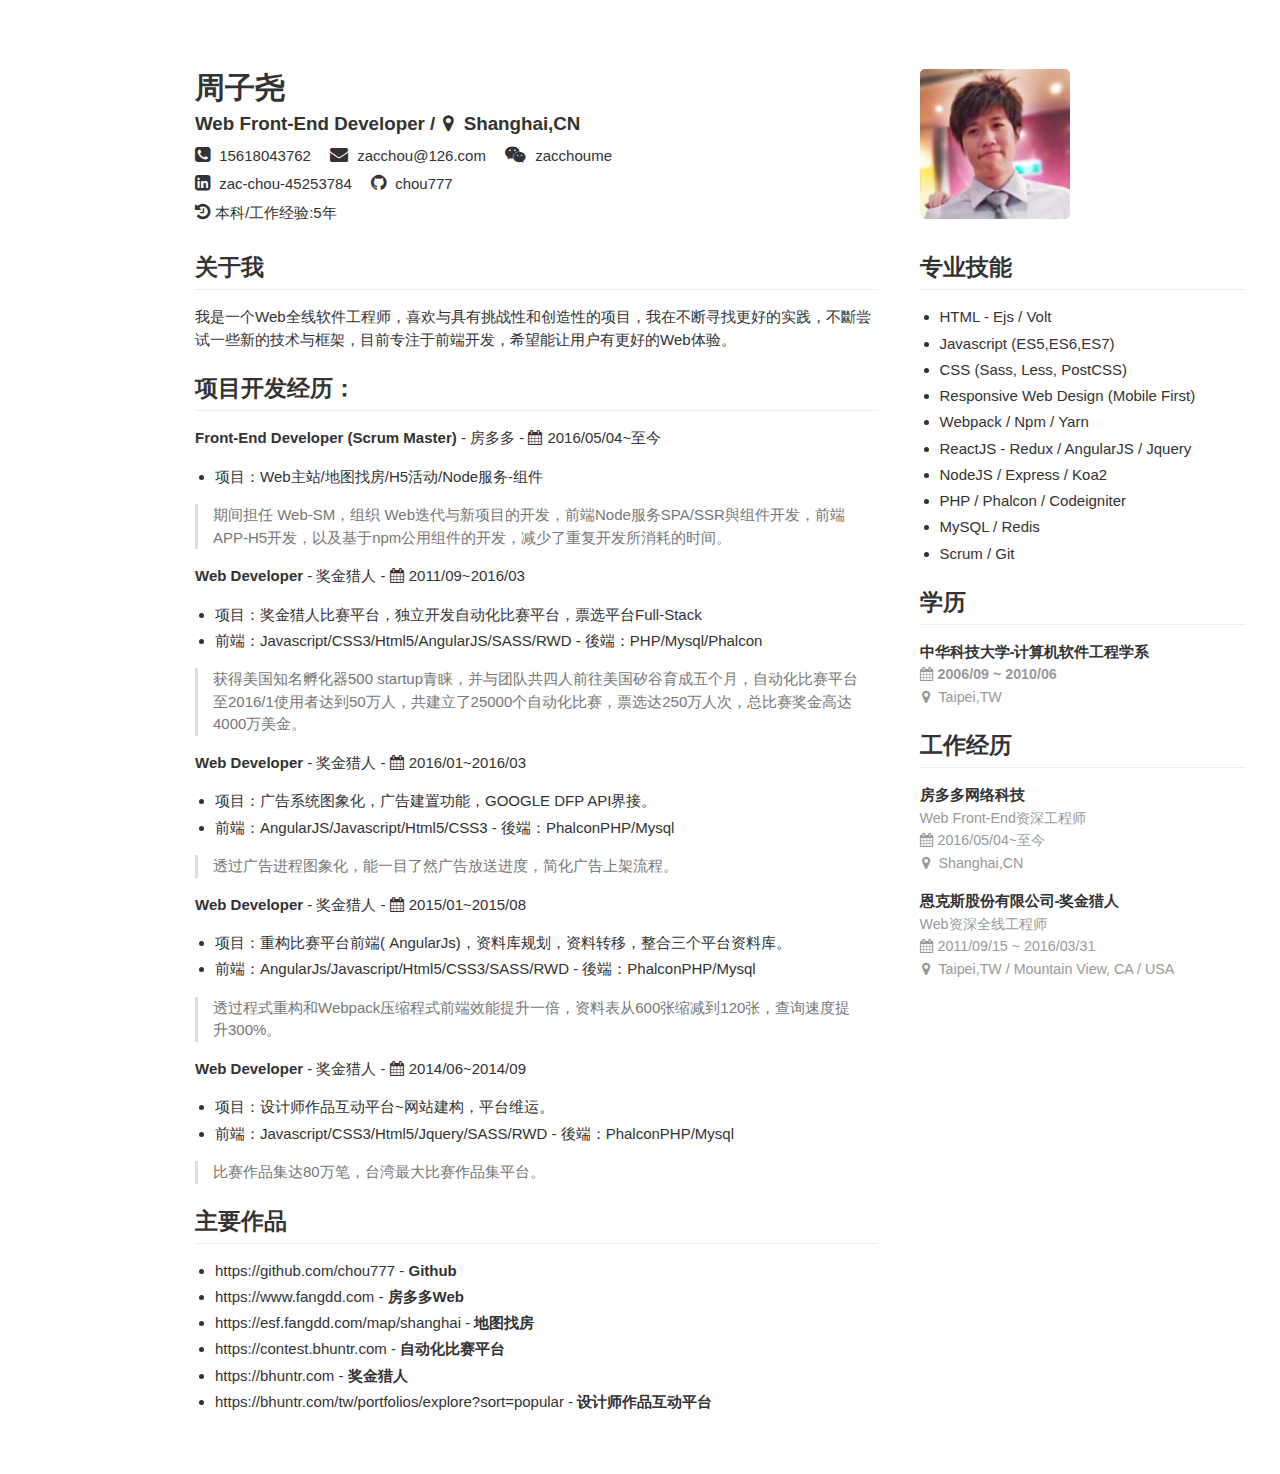
==== index.html @ 0fa6917d "First commit." ====
<!doctype html>
<html>

<head>
  <meta charset="utf-8">
  <meta name="viewport" content="width=device-width, initial-scale=1, minimal-ui">
  <title>周子尧简历</title>
  <link rel="stylesheet" href="./github-markdown.css">
  <link rel="stylesheet" href="./custom.css">
  <link rel="stylesheet" href="./font-awesome-4.7.0/css/font-awesome.min.css">
</head>

<body>
  <article class="markdown-body">
    <header class="header">
      <h1 id="toc_0">周子尧</h1>
      <h3>Web Front-End Developer / <i class="fa fa-map-marker" aria-hidden="true"></i> Shanghai,CN</h3>
      <p>
        <span><i class="fa fa-phone-square" aria-hidden="true"></i> 15618043762</span>
        <span><i class="fa fa-envelope" aria-hidden="true"></i>
          <a href="mailto:zacchou@126.com">zacchou@126.com</a>
        </span>
        <span><i class="fa fa-weixin" aria-hidden="true"></i> zacchoume</span>
      </p>
      <p>
        <span><i class="fa fa-linkedin-square" aria-hidden="true"></i>
          <a href="http://www.linkedin.com/in/zac-chou-45253784">zac-chou-45253784</a>
        </span>
        <span><i class="fa fa-github" aria-hidden="true"></i>
          <a href="https://github.com/chou777">chou777</a>
        </span>
      </p>
      <p>
        <span><i class="fa fa-history" aria-hidden="true"></i>本科/工作经验:5年</span>
      </p>
      <div class="avatar"><img src="./images/avatar.png"></div>
    </header>
    <aside class="aside">
      <h2 id="toc_2">专业技能</h2>
      <ul>
        <li>HTML - Ejs / Volt</li>
        <li>Javascript (ES5,ES6,ES7)</li>
        <li>CSS (Sass, Less, PostCSS)</li>
        <li>Responsive Web Design (Mobile First)</li>
        <li>Webpack / Npm / Yarn</li>
        <li>ReactJS - Redux / AngularJS / Jquery</li>
        <li>NodeJS / Express / Koa2</li>
        <li>PHP / Phalcon / Codeigniter</li>
        <li>MySQL / Redis</li>
        <li>Scrum / Git</li>
      </ul>
      <h2 id="toc_4">学历</h2>
      <p>
        <strong>中华科技大学-计算机软件工程学系</strong>
        <br>
        <small><i class="fa fa-calendar" aria-hidden="true"></i></i><strong>2006/09 ~ 2010/06</strong></small>
        <br>
        <small> <i class="fa fa-map-marker" aria-hidden="true"></i> Taipei,TW</small>
      </p>
      <h2 id="toc_5">工作经历</h2>
      <p>
        <strong>房多多网络科技</strong>
        <br>
        <small>Web Front-End资深工程师 </small>
        <br>
        <small><i class="fa fa-calendar" aria-hidden="true"></i>2016/05/04~至今</small>
        <br>
        <small> <i class="fa fa-map-marker" aria-hidden="true"></i> Shanghai,CN</small>
      </p>
      <p>
        <strong>恩克斯股份有限公司-奖金猎人</strong>
        <br>
        <small>Web资深全线工程师</small>
        <br>
        <small><i class="fa fa-calendar" aria-hidden="true"></i>2011/09/15 ~ 2016/03/31</small>
        <br>
        <small> <i class="fa fa-map-marker" aria-hidden="true"></i> Taipei,TW / Mountain View, CA / USA</small>
      </p>
    </aside>
    <section class="main">
      <h2 id="toc_1">关于我</h2>
      <p>我是一个Web全线软件工程师，喜欢与具有挑战性和创造性的项目，我在不断寻找更好的实践，不斷尝试一些新的技术与框架，目前专注于前端开发，希望能让用户有更好的Web体验。</p>
      <h2 id="toc_3">项目开发经历：</h2>
      <p><strong>Front-End Developer (Scrum Master)</strong> - 房多多 - <i class="fa fa-calendar" aria-hidden="true"></i>2016/05/04~至今</p>
      <ul>
        <li>项目：Web主站/地图找房/H5活动/Node服务-组件</li>
      </ul>
      <blockquote>
        <p>期间担任 Web-SM，组织 Web迭代与新项目的开发，前端Node服务SPA/SSR與组件开发，前端APP-H5开发，以及基于npm公用组件的开发，减少了重复开发所消耗的时间。</p>
      </blockquote>
      <p><strong>Web Developer</strong> - 奖金猎人 - <i class="fa fa-calendar" aria-hidden="true"></i>2011/09~2016/03</p>
      <ul>
        <li>项目：奖金猎人比赛平台，独立开发自动化比赛平台，票选平台Full-Stack</li>
        <li>前端：Javascript/CSS3/Html5/AngularJS/SASS/RWD - 後端：PHP/Mysql/Phalcon</li>
      </ul>
      <blockquote>
        <p>获得美国知名孵化器500 startup青睐，并与团队共四人前往美国矽谷育成五个月，自动化比赛平台至2016/1使用者达到50万人，共建立了25000个自动化比赛，票选达250万人次，总比赛奖金高达4000万美金。 </p>
      </blockquote>
      <p><strong>Web Developer</strong> - 奖金猎人 - <i class="fa fa-calendar" aria-hidden="true"></i>2016/01~2016/03</p>
      <ul>
        <li>项目：广告系统图象化，广告建置功能，GOOGLE DFP API界接。</li>
        <li>前端：AngularJS/Javascript/Html5/CSS3 - 後端：PhalconPHP/Mysql</li>
      </ul>
      <blockquote>
        <p>透过广告进程图象化，能一目了然广告放送进度，简化广告上架流程。 </p>
      </blockquote>
      <p><strong>Web Developer</strong> - 奖金猎人 - <i class="fa fa-calendar" aria-hidden="true"></i>2015/01~2015/08</p>
      <ul>
        <li>项目：重构比赛平台前端( AngularJs)，资料库规划，资料转移，整合三个平台资料库。</li>
        <li>前端：AngularJs/Javascript/Html5/CSS3/SASS/RWD - 後端：PhalconPHP/Mysql</li>
      </ul>
      <blockquote>
        <p>透过程式重构和Webpack压缩程式前端效能提升一倍，资料表从600张缩减到120张，查询速度提升300%。 </p>
      </blockquote>
      <p><strong>Web Developer</strong> - 奖金猎人 - <i class="fa fa-calendar" aria-hidden="true"></i>2014/06~2014/09</p>
      <ul>
        <li>项目：设计师作品互动平台~网站建构，平台维运。</li>
        <li>前端：Javascript/CSS3/Html5/Jquery/SASS/RWD - 後端：PhalconPHP/Mysql</li>
      </ul>
      <blockquote>
        <p>比赛作品集达80万笔，台湾最大比赛作品集平台。</p>
      </blockquote>
      <h2 id="toc_6">主要作品</h2>
      <ul>
        <li>
          <a href="https://github.com/chou777">https://github.com/chou777</a> - <strong>Github</strong>
        </li>
        <li>
          <a href="https://www.fangdd.com">https://www.fangdd.com</a> - <strong>房多多Web</strong>
        </li>
        <li>
          <a href="https://esf.fangdd.com/map/shanghai">https://esf.fangdd.com/map/shanghai</a> - <strong>地图找房</strong>
        </li>
        <li>
          <a href="https://contest.bhuntr.com">https://contest.bhuntr.com</a> - <strong>自动化比赛平台</strong>
        </li>
        <li>
          <a href="https://bhuntr.com">https://bhuntr.com</a> - <strong>奖金猎人</strong>
        </li>
        <li>
          <a href="https://bhuntr.com/tw/portfolios/explore?sort=popular">https://bhuntr.com/tw/portfolios/explore?sort=popular</a> - <strong>设计师作品互动平台</strong>
        </li>
      </ul>
    </section>
  </article>
</body>

</html>
---- github-markdown.css ----
@font-face {
  font-family: octicons-link;
  src: url([data-uri]) format('woff');
}

.markdown-body {
  -ms-text-size-adjust: 100%;
  -webkit-text-size-adjust: 100%;
  line-height: 1.5;
  color: #333;
  font-family: -apple-system, BlinkMacSystemFont, "Segoe UI", Roboto, Helvetica, Arial, sans-serif, "Apple Color Emoji", "Segoe UI Emoji", "Segoe UI Symbol";
  font-size: 16px;
  line-height: 1.5;
  word-wrap: break-word;
}

.markdown-body .pl-c {
  color: #969896;
}

.markdown-body .pl-c1,
.markdown-body .pl-s .pl-v {
  color: #0086b3;
}

.markdown-body .pl-e,
.markdown-body .pl-en {
  color: #795da3;
}

.markdown-body .pl-smi,
.markdown-body .pl-s .pl-s1 {
  color: #333;
}

.markdown-body .pl-ent {
  color: #63a35c;
}

.markdown-body .pl-k {
  color: #a71d5d;
}

.markdown-body .pl-s,
.markdown-body .pl-pds,
.markdown-body .pl-s .pl-pse .pl-s1,
.markdown-body .pl-sr,
.markdown-body .pl-sr .pl-cce,
.markdown-body .pl-sr .pl-sre,
.markdown-body .pl-sr .pl-sra {
  color: #183691;
}

.markdown-body .pl-v {
  color: #ed6a43;
}

.markdown-body .pl-id {
  color: #b52a1d;
}

.markdown-body .pl-ii {
  color: #f8f8f8;
  background-color: #b52a1d;
}

.markdown-body .pl-sr .pl-cce {
  font-weight: bold;
  color: #63a35c;
}

.markdown-body .pl-ml {
  color: #693a17;
}

.markdown-body .pl-mh,
.markdown-body .pl-mh .pl-en,
.markdown-body .pl-ms {
  font-weight: bold;
  color: #1d3e81;
}

.markdown-body .pl-mq {
  color: #008080;
}

.markdown-body .pl-mi {
  font-style: italic;
  color: #333;
}

.markdown-body .pl-mb {
  font-weight: bold;
  color: #333;
}

.markdown-body .pl-md {
  color: #bd2c00;
  background-color: #ffecec;
}

.markdown-body .pl-mi1 {
  color: #55a532;
  background-color: #eaffea;
}

.markdown-body .pl-mdr {
  font-weight: bold;
  color: #795da3;
}

.markdown-body .pl-mo {
  color: #1d3e81;
}

.markdown-body .octicon {
  display: inline-block;
  vertical-align: text-top;
  fill: currentColor;
}

.markdown-body a {
  background-color: transparent;
  -webkit-text-decoration-skip: objects;
}

.markdown-body a:active,
.markdown-body a:hover {
  outline-width: 0;
}

.markdown-body strong {
  font-weight: inherit;
}

.markdown-body strong {
  font-weight: bolder;
}

.markdown-body h1 {
  font-size: 2em;
  margin: 0.67em 0;
}

.markdown-body img {
  border-style: none;
}

.markdown-body svg:not(:root) {
  overflow: hidden;
}

.markdown-body code,
.markdown-body kbd,
.markdown-body pre {
  font-family: monospace, monospace;
  font-size: 1em;
}

.markdown-body hr {
  box-sizing: content-box;
  height: 0;
  overflow: visible;
}

.markdown-body input {
  font: inherit;
  margin: 0;
}

.markdown-body input {
  overflow: visible;
}

.markdown-body [type="checkbox"] {
  box-sizing: border-box;
  padding: 0;
}

.markdown-body * {
  box-sizing: border-box;
}

.markdown-body input {
  font-family: inherit;
  font-size: inherit;
  line-height: inherit;
}

.markdown-body a {
  color: #4078c0;
  text-decoration: none;
}

.markdown-body a:hover,
.markdown-body a:active {
  text-decoration: underline;
}

.markdown-body strong {
  font-weight: 600;
}

.markdown-body hr {
  height: 0;
  margin: 15px 0;
  overflow: hidden;
  background: transparent;
  border: 0;
  border-bottom: 1px solid #ddd;
}

.markdown-body hr::before {
  display: table;
  content: "";
}

.markdown-body hr::after {
  display: table;
  clear: both;
  content: "";
}

.markdown-body table {
  border-spacing: 0;
  border-collapse: collapse;
}

.markdown-body td,
.markdown-body th {
  padding: 0;
}

.markdown-body h1,
.markdown-body h2,
.markdown-body h3,
.markdown-body h4,
.markdown-body h5,
.markdown-body h6 {
  margin-top: 0;
  margin-bottom: 0;
}

.markdown-body h1 {
  font-size: 32px;
  font-weight: 600;
}

.markdown-body h2 {
  font-size: 24px;
  font-weight: 600;
}

.markdown-body h3 {
  font-size: 20px;
  font-weight: 600;
}

.markdown-body h4 {
  font-size: 16px;
  font-weight: 600;
}

.markdown-body h5 {
  font-size: 14px;
  font-weight: 600;
}

.markdown-body h6 {
  font-size: 12px;
  font-weight: 600;
}

.markdown-body p {
  margin-top: 0;
  margin-bottom: 10px;
}

.markdown-body blockquote {
  margin: 0;
}

.markdown-body ul,
.markdown-body ol {
  padding-left: 0;
  margin-top: 0;
  margin-bottom: 0;
}

.markdown-body ol ol,
.markdown-body ul ol {
  list-style-type: lower-roman;
}

.markdown-body ul ul ol,
.markdown-body ul ol ol,
.markdown-body ol ul ol,
.markdown-body ol ol ol {
  list-style-type: lower-alpha;
}

.markdown-body dd {
  margin-left: 0;
}

.markdown-body code {
  font-family: Consolas, "Liberation Mono", Menlo, Courier, monospace;
  font-size: 12px;
}

.markdown-body pre {
  margin-top: 0;
  margin-bottom: 0;
  font: 12px Consolas, "Liberation Mono", Menlo, Courier, monospace;
}

.markdown-body .octicon {
  vertical-align: text-bottom;
}

.markdown-body input {
  -webkit-font-feature-settings: "liga" 0;
  font-feature-settings: "liga" 0;
}

.markdown-body::before {
  display: table;
  content: "";
}

.markdown-body::after {
  display: table;
  clear: both;
  content: "";
}

.markdown-body>*:first-child {
  margin-top: 0 !important;
}

.markdown-body>*:last-child {
  margin-bottom: 0 !important;
}

.markdown-body a:not([href]) {
  color: inherit;
  text-decoration: none;
}

.markdown-body .anchor {
  float: left;
  padding-right: 4px;
  margin-left: -20px;
  line-height: 1;
}

.markdown-body .anchor:focus {
  outline: none;
}

.markdown-body p,
.markdown-body blockquote,
.markdown-body ul,
.markdown-body ol,
.markdown-body dl,
.markdown-body table,
.markdown-body pre {
  margin-top: 0;
  margin-bottom: 16px;
}

.markdown-body hr {
  height: 0.25em;
  padding: 0;
  margin: 24px 0;
  background-color: #e7e7e7;
  border: 0;
}

.markdown-body blockquote {
  padding: 0 1em;
  color: #777;
  border-left: 0.25em solid #ddd;
}

.markdown-body blockquote>:first-child {
  margin-top: 0;
}

.markdown-body blockquote>:last-child {
  margin-bottom: 0;
}

.markdown-body kbd {
  display: inline-block;
  padding: 3px 5px;
  font-size: 11px;
  line-height: 10px;
  color: #555;
  vertical-align: middle;
  background-color: #fcfcfc;
  border: solid 1px #ccc;
  border-bottom-color: #bbb;
  border-radius: 3px;
  box-shadow: inset 0 -1px 0 #bbb;
}

.markdown-body h1,
.markdown-body h2,
.markdown-body h3,
.markdown-body h4,
.markdown-body h5,
.markdown-body h6 {
  margin-top: 24px;
  margin-bottom: 16px;
  font-weight: 600;
  line-height: 1.25;
}

.markdown-body h1 .octicon-link,
.markdown-body h2 .octicon-link,
.markdown-body h3 .octicon-link,
.markdown-body h4 .octicon-link,
.markdown-body h5 .octicon-link,
.markdown-body h6 .octicon-link {
  color: #000;
  vertical-align: middle;
  visibility: hidden;
}

.markdown-body h1:hover .anchor,
.markdown-body h2:hover .anchor,
.markdown-body h3:hover .anchor,
.markdown-body h4:hover .anchor,
.markdown-body h5:hover .anchor,
.markdown-body h6:hover .anchor {
  text-decoration: none;
}

.markdown-body h1:hover .anchor .octicon-link,
.markdown-body h2:hover .anchor .octicon-link,
.markdown-body h3:hover .anchor .octicon-link,
.markdown-body h4:hover .anchor .octicon-link,
.markdown-body h5:hover .anchor .octicon-link,
.markdown-body h6:hover .anchor .octicon-link {
  visibility: visible;
}

.markdown-body h1 {
  padding-bottom: 0.3em;
  font-size: 2em;
  border-bottom: 1px solid #eee;
}

.markdown-body h2 {
  padding-bottom: 0.3em;
  font-size: 1.5em;
  border-bottom: 1px solid #eee;
}

.markdown-body h3 {
  font-size: 1.25em;
}

.markdown-body h4 {
  font-size: 1em;
}

.markdown-body h5 {
  font-size: 0.875em;
}

.markdown-body h6 {
  font-size: 0.85em;
  color: #777;
}

.markdown-body ul,
.markdown-body ol {
  padding-left: 2em;
}

.markdown-body ul ul,
.markdown-body ul ol,
.markdown-body ol ol,
.markdown-body ol ul {
  margin-top: 0;
  margin-bottom: 0;
}

.markdown-body li>p {
  margin-top: 16px;
}

.markdown-body li+li {
  margin-top: 0.25em;
}

.markdown-body dl {
  padding: 0;
}

.markdown-body dl dt {
  padding: 0;
  margin-top: 16px;
  font-size: 1em;
  font-style: italic;
  font-weight: bold;
}

.markdown-body dl dd {
  padding: 0 16px;
  margin-bottom: 16px;
}

.markdown-body table {
  display: block;
  width: 100%;
  overflow: auto;
}

.markdown-body table th {
  font-weight: bold;
}

.markdown-body table th,
.markdown-body table td {
  padding: 6px 13px;
  border: 1px solid #ddd;
}

.markdown-body table tr {
  background-color: #fff;
  border-top: 1px solid #ccc;
}

.markdown-body table tr:nth-child(2n) {
  background-color: #f8f8f8;
}

.markdown-body img {
  max-width: 100%;
  box-sizing: content-box;
  background-color: #fff;
}

.markdown-body code {
  padding: 0;
  padding-top: 0.2em;
  padding-bottom: 0.2em;
  margin: 0;
  font-size: 85%;
  background-color: rgba(0,0,0,0.04);
  border-radius: 3px;
}

.markdown-body code::before,
.markdown-body code::after {
  letter-spacing: -0.2em;
  content: "\00a0";
}

.markdown-body pre {
  word-wrap: normal;
}

.markdown-body pre>code {
  padding: 0;
  margin: 0;
  font-size: 100%;
  word-break: normal;
  white-space: pre;
  background: transparent;
  border: 0;
}

.markdown-body .highlight {
  margin-bottom: 16px;
}

.markdown-body .highlight pre {
  margin-bottom: 0;
  word-break: normal;
}

.markdown-body .highlight pre,
.markdown-body pre {
  padding: 16px;
  overflow: auto;
  font-size: 85%;
  line-height: 1.45;
  background-color: #f7f7f7;
  border-radius: 3px;
}

.markdown-body pre code {
  display: inline;
  max-width: auto;
  padding: 0;
  margin: 0;
  overflow: visible;
  line-height: inherit;
  word-wrap: normal;
  background-color: transparent;
  border: 0;
}

.markdown-body pre code::before,
.markdown-body pre code::after {
  content: normal;
}

.markdown-body .pl-0 {
  padding-left: 0 !important;
}

.markdown-body .pl-1 {
  padding-left: 3px !important;
}

.markdown-body .pl-2 {
  padding-left: 6px !important;
}

.markdown-body .pl-3 {
  padding-left: 12px !important;
}

.markdown-body .pl-4 {
  padding-left: 24px !important;
}

.markdown-body .pl-5 {
  padding-left: 36px !important;
}

.markdown-body .pl-6 {
  padding-left: 48px !important;
}

.markdown-body .full-commit .btn-outline:not(:disabled):hover {
  color: #4078c0;
  border: 1px solid #4078c0;
}

.markdown-body kbd {
  display: inline-block;
  padding: 3px 5px;
  font: 11px Consolas, "Liberation Mono", Menlo, Courier, monospace;
  line-height: 10px;
  color: #555;
  vertical-align: middle;
  background-color: #fcfcfc;
  border: solid 1px #ccc;
  border-bottom-color: #bbb;
  border-radius: 3px;
  box-shadow: inset 0 -1px 0 #bbb;
}

.markdown-body :checked+.radio-label {
  position: relative;
  z-index: 1;
  border-color: #4078c0;
}

.markdown-body .task-list-item {
  list-style-type: none;
}

.markdown-body .task-list-item+.task-list-item {
  margin-top: 3px;
}

.markdown-body .task-list-item input {
  margin: 0 0.2em 0.25em -1.6em;
  vertical-align: middle;
}

.markdown-body hr {
  border-bottom-color: #eee;
}
---- custom.css ----
body {
  box-sizing: border-box;
  min-width: 200px;
  max-width: 980px;
  margin: 0 auto;
  padding: 45px;
}
.markdown-body {
  font-size: 15px;
  width: 1050px;
}

.markdown-body a {
  color: #333 !important;
}

.markdown-body ul {
  margin-left: -10px;
}


i.fa {
  margin-right: 5px;
}

i.fa-graduation-cap {
  margin-right: 3px;
  margin-left: -2px;
}
.aside {
  float: right;
  width: 31%;
}


.main {
  float: left;
  width: 65%;
}

.markdown-body .header p {
  margin-bottom: 6px;
}

.header p .fa {
  font-size: 18px;
  margin-right: 5px;
}
.header span {
  margin-right: 15px;
}

.header {
    position: relative;
}

.header h3{
  margin: 0px;
  padding: 0px;
  margin-bottom: 10px;
  border: none;
}

#toc_0 {
  border: none;
  margin-bottom: 5px;
  padding-bottom: 0;
}

.avatar {
  position: absolute;
  left: 69%;
  top: 0;
  width: 150px;
  height: 150px;
  border-radius: 5px;
  overflow: hidden;
}
.avatar img{
  max-width: 100%;
}

.aside small {
  font-size: 95%;
  color: #999;
}

.fa-map-marker {
  margin-left: 2px;
}
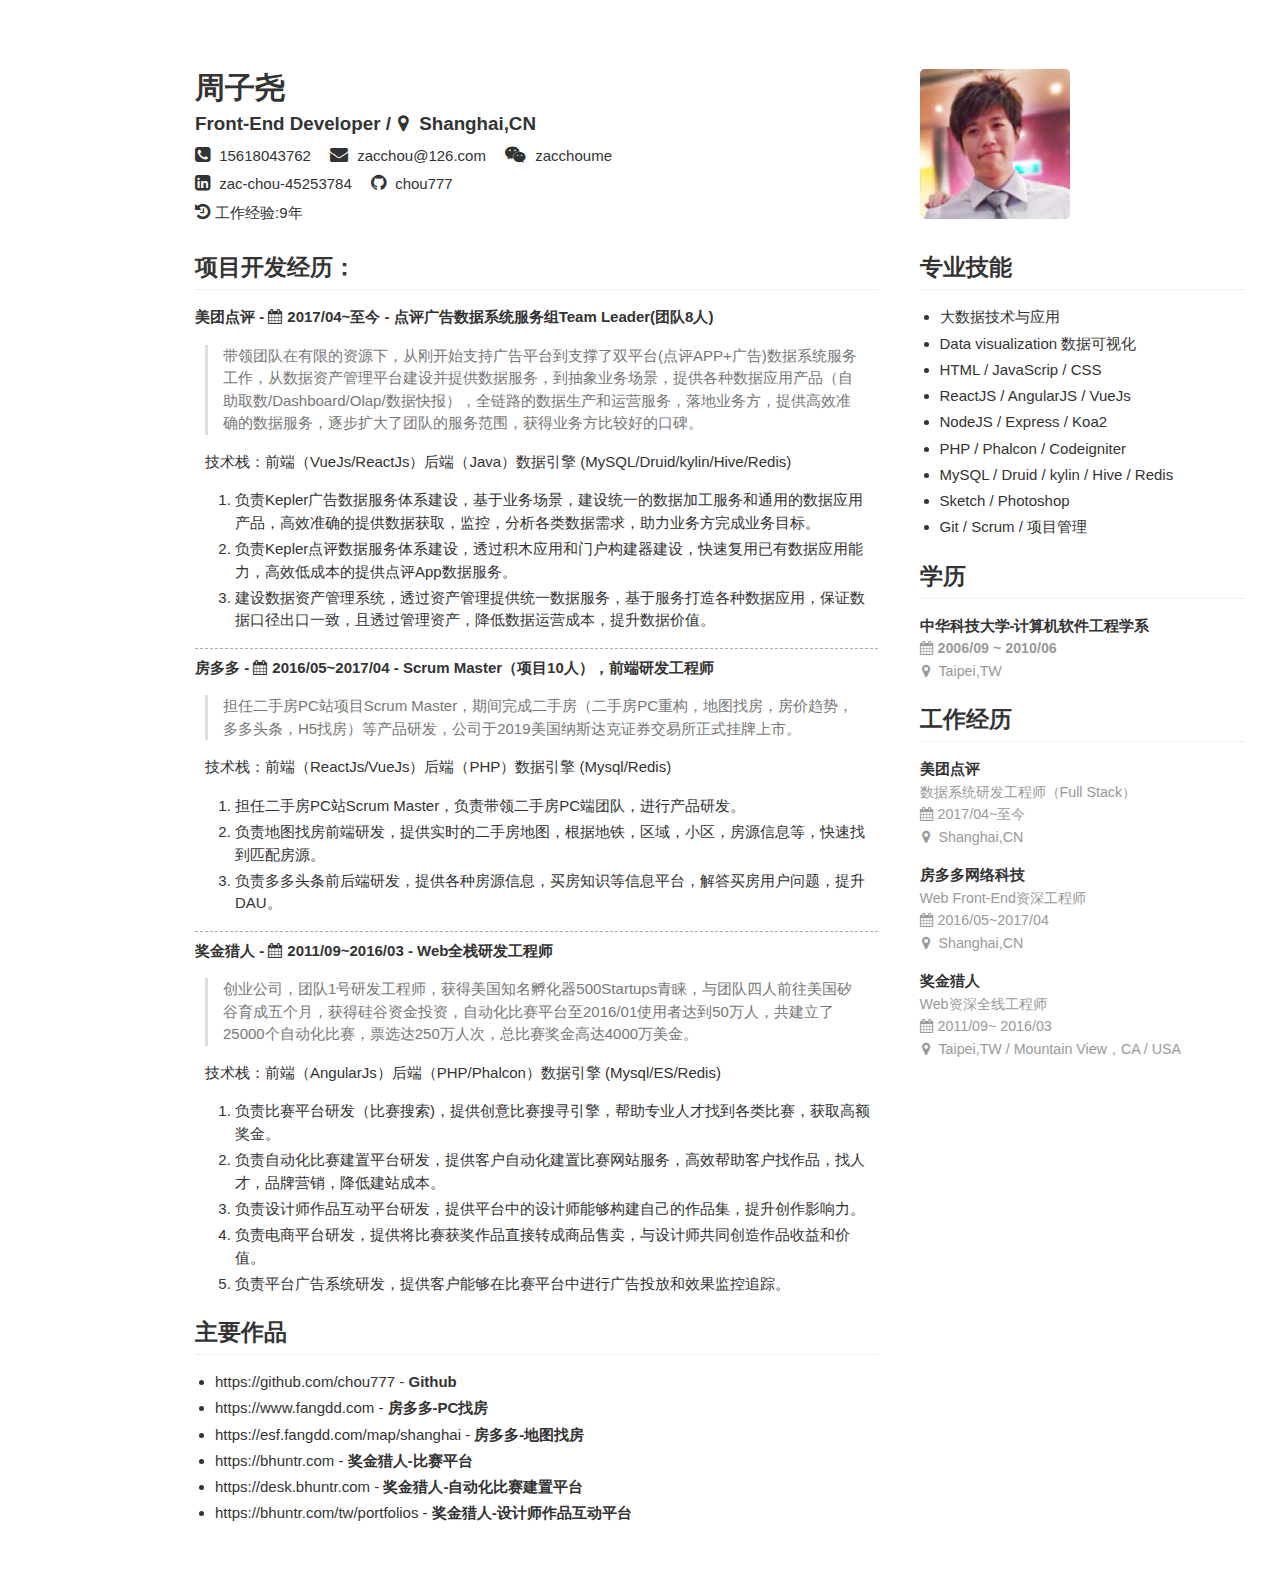
==== commit 3462eb49: "Update 2020 resume." ====
--- a/index.html
+++ b/index.html
@@ -3,7 +3,7 @@
 
 <head>
   <meta charset="utf-8">
-  <meta name="viewport" content="width=device-width, initial-scale=1, minimal-ui">
+  <meta name="viewport" content="width=device-width，initial-scale=1，minimal-ui">
   <title>周子尧简历</title>
   <link rel="stylesheet" href="./github-markdown.css">
   <link rel="stylesheet" href="./custom.css">
@@ -14,7 +14,7 @@
   <article class="markdown-body">
     <header class="header">
       <h1 id="toc_0">周子尧</h1>
-      <h3>Web Front-End Developer / <i class="fa fa-map-marker" aria-hidden="true"></i> Shanghai,CN</h3>
+      <h3>Front-End Developer / <i class="fa fa-map-marker" aria-hidden="true"></i> Shanghai,CN</h3>
       <p>
         <span><i class="fa fa-phone-square" aria-hidden="true"></i> 15618043762</span>
         <span><i class="fa fa-envelope" aria-hidden="true"></i>
@@ -31,23 +31,22 @@
         </span>
       </p>
       <p>
-        <span><i class="fa fa-history" aria-hidden="true"></i>本科/工作经验:5年</span>
+        <span><i class="fa fa-history" aria-hidden="true"></i>工作经验:9年</span>
       </p>
       <div class="avatar"><img src="./images/avatar.png"></div>
     </header>
     <aside class="aside">
       <h2 id="toc_2">专业技能</h2>
       <ul>
-        <li>HTML - Ejs / Volt</li>
-        <li>Javascript (ES5,ES6,ES7)</li>
-        <li>CSS (Sass, Less, PostCSS)</li>
-        <li>Responsive Web Design (Mobile First)</li>
-        <li>Webpack / Npm / Yarn</li>
-        <li>ReactJS - Redux / AngularJS / Jquery</li>
+        <li>大数据技术与应用</li>
+        <li>Data visualization 数据可视化</li>
+        <li>HTML / JavaScrip / CSS</li>
+        <li>ReactJS / AngularJS / VueJs</li>
         <li>NodeJS / Express / Koa2</li>
         <li>PHP / Phalcon / Codeigniter</li>
-        <li>MySQL / Redis</li>
-        <li>Scrum / Git</li>
+        <li>MySQL / Druid / kylin / Hive / Redis</li>
+        <li>Sketch / Photoshop</li>
+        <li>Git / Scrum / 项目管理</li>
       </ul>
       <h2 id="toc_4">学历</h2>
       <p>
@@ -59,86 +58,101 @@
       </p>
       <h2 id="toc_5">工作经历</h2>
       <p>
+        <strong>美团点评</strong>
+        <br>
+        <small>数据系统研发工程师（Full Stack）</small>
+        <br>
+        <small><i class="fa fa-calendar" aria-hidden="true"></i>2017/04~至今</small>
+        <br>
+        <small> <i class="fa fa-map-marker" aria-hidden="true"></i> Shanghai,CN</small>
+      </p>
+      <p>
         <strong>房多多网络科技</strong>
         <br>
         <small>Web Front-End资深工程师 </small>
         <br>
-        <small><i class="fa fa-calendar" aria-hidden="true"></i>2016/05/04~至今</small>
+        <small><i class="fa fa-calendar" aria-hidden="true"></i>2016/05~2017/04</small>
         <br>
         <small> <i class="fa fa-map-marker" aria-hidden="true"></i> Shanghai,CN</small>
       </p>
       <p>
-        <strong>恩克斯股份有限公司-奖金猎人</strong>
+        <strong>奖金猎人</strong>
         <br>
         <small>Web资深全线工程师</small>
         <br>
-        <small><i class="fa fa-calendar" aria-hidden="true"></i>2011/09/15 ~ 2016/03/31</small>
+        <small><i class="fa fa-calendar" aria-hidden="true"></i>2011/09~ 2016/03</small>
         <br>
-        <small> <i class="fa fa-map-marker" aria-hidden="true"></i> Taipei,TW / Mountain View, CA / USA</small>
+        <small> <i class="fa fa-map-marker" aria-hidden="true"></i> Taipei,TW / Mountain View，CA / USA</small>
       </p>
     </aside>
     <section class="main">
-      <h2 id="toc_1">关于我</h2>
-      <p>我是一个Web全线软件工程师，喜欢与具有挑战性和创造性的项目，我在不断寻找更好的实践，不斷尝试一些新的技术与框架，目前专注于前端开发，希望能让用户有更好的Web体验。</p>
+
       <h2 id="toc_3">项目开发经历：</h2>
-      <p><strong>Front-End Developer (Scrum Master)</strong> - 房多多 - <i class="fa fa-calendar" aria-hidden="true"></i>2016/05/04~至今</p>
-      <ul>
-        <li>项目：Web主站/地图找房/H5活动/Node服务-组件</li>
-      </ul>
-      <blockquote>
-        <p>期间担任 Web-SM，组织 Web迭代与新项目的开发，前端Node服务SPA/SSR與组件开发，前端APP-H5开发，以及基于npm公用组件的开发，减少了重复开发所消耗的时间。</p>
-      </blockquote>
-      <p><strong>Web Developer</strong> - 奖金猎人 - <i class="fa fa-calendar" aria-hidden="true"></i>2011/09~2016/03</p>
-      <ul>
-        <li>项目：奖金猎人比赛平台，独立开发自动化比赛平台，票选平台Full-Stack</li>
-        <li>前端：Javascript/CSS3/Html5/AngularJS/SASS/RWD - 後端：PHP/Mysql/Phalcon</li>
-      </ul>
-      <blockquote>
-        <p>获得美国知名孵化器500 startup青睐，并与团队共四人前往美国矽谷育成五个月，自动化比赛平台至2016/1使用者达到50万人，共建立了25000个自动化比赛，票选达250万人次，总比赛奖金高达4000万美金。 </p>
-      </blockquote>
-      <p><strong>Web Developer</strong> - 奖金猎人 - <i class="fa fa-calendar" aria-hidden="true"></i>2016/01~2016/03</p>
-      <ul>
-        <li>项目：广告系统图象化，广告建置功能，GOOGLE DFP API界接。</li>
-        <li>前端：AngularJS/Javascript/Html5/CSS3 - 後端：PhalconPHP/Mysql</li>
-      </ul>
-      <blockquote>
-        <p>透过广告进程图象化，能一目了然广告放送进度，简化广告上架流程。 </p>
-      </blockquote>
-      <p><strong>Web Developer</strong> - 奖金猎人 - <i class="fa fa-calendar" aria-hidden="true"></i>2015/01~2015/08</p>
-      <ul>
-        <li>项目：重构比赛平台前端( AngularJs)，资料库规划，资料转移，整合三个平台资料库。</li>
-        <li>前端：AngularJs/Javascript/Html5/CSS3/SASS/RWD - 後端：PhalconPHP/Mysql</li>
-      </ul>
-      <blockquote>
-        <p>透过程式重构和Webpack压缩程式前端效能提升一倍，资料表从600张缩减到120张，查询速度提升300%。 </p>
-      </blockquote>
-      <p><strong>Web Developer</strong> - 奖金猎人 - <i class="fa fa-calendar" aria-hidden="true"></i>2014/06~2014/09</p>
-      <ul>
-        <li>项目：设计师作品互动平台~网站建构，平台维运。</li>
-        <li>前端：Javascript/CSS3/Html5/Jquery/SASS/RWD - 後端：PhalconPHP/Mysql</li>
-      </ul>
-      <blockquote>
-        <p>比赛作品集达80万笔，台湾最大比赛作品集平台。</p>
-      </blockquote>
+      <div class="experience">
+        <p><strong>美团点评 - <i class="fa fa-calendar" aria-hidden="true"></i>2017/04~至今 - 点评广告数据系统服务组Team Leader(团队8人)</strong></p>
+        <div class="toc_content">
+          <blockquote>
+            <p>带领团队在有限的资源下，从刚开始支持广告平台到支撑了双平台(点评APP+广告)数据系统服务工作，从数据资产管理平台建设并提供数据服务，到抽象业务场景，提供各种数据应用产品（自助取数/Dashboard/Olap/数据快报），全链路的数据生产和运营服务，落地业务方，提供高效准确的数据服务，逐步扩大了团队的服务范围，获得业务方比较好的口碑。</p>
+          </blockquote>
+          <p>技术栈：前端（VueJs/ReactJs）后端（Java）数据引擎 (MySQL/Druid/kylin/Hive/Redis)</p>
+          <ol>
+            <li>负责Kepler广告数据服务体系建设，基于业务场景，建设统一的数据加工服务和通用的数据应用产品，高效准确的提供数据获取，监控，分析各类数据需求，助力业务方完成业务目标。</li>
+            <li>负责Kepler点评数据服务体系建设，透过积木应用和门户构建器建设，快速复用已有数据应用能力，高效低成本的提供点评App数据服务。</li>
+            <li>建设数据资产管理系统，透过资产管理提供统一数据服务，基于服务打造各种数据应用，保证数据口径出口一致，且透过管理资产，降低数据运营成本，提升数据价值。</li>
+          </ol>
+        </div>
+      </div>
+      <hr class="ex-hr"/>
+      <div class="experience">
+        <p><strong>房多多 - <i class="fa fa-calendar" aria-hidden="true"></i>2016/05~2017/04 - Scrum Master（项目10人），前端研发工程师</strong></p>
+        <div class="toc_content">
+          <blockquote>
+            <p>担任二手房PC站项目Scrum Master，期间完成二手房（二手房PC重构，地图找房，房价趋势，多多头条，H5找房）等产品研发，公司于2019美国纳斯达克证券交易所正式挂牌上市。</p>
+          </blockquote>
+          <p>技术栈：前端（ReactJs/VueJs）后端（PHP）数据引擎 (Mysql/Redis)</p>
+          <ol>
+            <li>担任二手房PC站Scrum Master，负责带领二手房PC端团队，进行产品研发。</li>
+            <li>负责地图找房前端研发，提供实时的二手房地图，根据地铁，区域，小区，房源信息等，快速找到匹配房源。</li>
+            <li>负责多多头条前后端研发，提供各种房源信息，买房知识等信息平台，解答买房用户问题，提升DAU。</li>
+          </ol>
+        </div>
+      </div>
+      <hr class="ex-hr"/>
+      <div class="experience">
+        <p><strong><a href="https://zh.wikipedia.org/wiki/%E7%8D%8E%E9%87%91%E7%8D%B5%E4%BA%BA_(%E7%B6%B2%E7%AB%99)">奖金猎人</a> - <i class="fa fa-calendar" aria-hidden="true"></i>2011/09~2016/03 - Web全栈研发工程师</strong></p>
+        <div class="toc_content">
+          <blockquote>
+            <p>创业公司，团队1号研发工程师，获得美国知名孵化器500Startups青睐，与团队四人前往美国矽谷育成五个月，获得硅谷资金投资，自动化比赛平台至2016/01使用者达到50万人，共建立了25000个自动化比赛，票选达250万人次，总比赛奖金高达4000万美金。 </p>
+          </blockquote>
+          <p>技术栈：前端（AngularJs）后端（PHP/Phalcon）数据引擎 (Mysql/ES/Redis)</p>
+          <ol>
+            <li>负责比赛平台研发（比赛搜索)，提供创意比赛搜寻引擎，帮助专业人才找到各类比赛，获取高额奖金。</li>
+            <li>负责自动化比赛建置平台研发，提供客户自动化建置比赛网站服务，高效帮助客户找作品，找人才，品牌营销，降低建站成本。</li>
+            <li>负责设计师作品互动平台研发，提供平台中的设计师能够构建自己的作品集，提升创作影响力。</li>
+            <li>负责电商平台研发，提供将比赛获奖作品直接转成商品售卖，与设计师共同创造作品收益和价值。</li>
+            <li>负责平台广告系统研发，提供客户能够在比赛平台中进行广告投放和效果监控追踪。</li>
+          </ol>
+        </div>
+      </div>
       <h2 id="toc_6">主要作品</h2>
       <ul>
         <li>
           <a href="https://github.com/chou777">https://github.com/chou777</a> - <strong>Github</strong>
         </li>
         <li>
-          <a href="https://www.fangdd.com">https://www.fangdd.com</a> - <strong>房多多Web</strong>
+          <a href="https://www.fangdd.com">https://www.fangdd.com</a> - <strong>房多多-PC找房</strong>
         </li>
         <li>
-          <a href="https://esf.fangdd.com/map/shanghai">https://esf.fangdd.com/map/shanghai</a> - <strong>地图找房</strong>
+          <a href="https://esf.fangdd.com/map/shanghai">https://esf.fangdd.com/map/shanghai</a> - <strong>房多多-地图找房</strong>
         </li>
         <li>
-          <a href="https://contest.bhuntr.com">https://contest.bhuntr.com</a> - <strong>自动化比赛平台</strong>
+          <a href="https://bhuntr.com">https://bhuntr.com</a> - <strong>奖金猎人-比赛平台</strong>
         </li>
         <li>
-          <a href="https://bhuntr.com">https://bhuntr.com</a> - <strong>奖金猎人</strong>
+          <a href="https://desk.bhuntr.com/">https://desk.bhuntr.com</a> - <strong>奖金猎人-自动化比赛建置平台</strong>
         </li>
         <li>
-          <a href="https://bhuntr.com/tw/portfolios/explore?sort=popular">https://bhuntr.com/tw/portfolios/explore?sort=popular</a> - <strong>设计师作品互动平台</strong>
+          <a href="https://bhuntr.com/tw/portfolios/explore?sort=popular">https://bhuntr.com/tw/portfolios</a> - <strong>奖金猎人-设计师作品互动平台</strong>
         </li>
       </ul>
     </section>
--- a/custom.css
+++ b/custom.css
@@ -87,4 +87,14 @@
 
 .fa-map-marker {
   margin-left: 2px;
-}+}
+
+.toc_content {
+  padding-left: 10px;
+}
+.ex-hr {
+  margin: 8px 0 !important;
+  height: 0px !important;
+  background: none !important;
+  border-bottom:  1px dashed #aaa !important;
+}
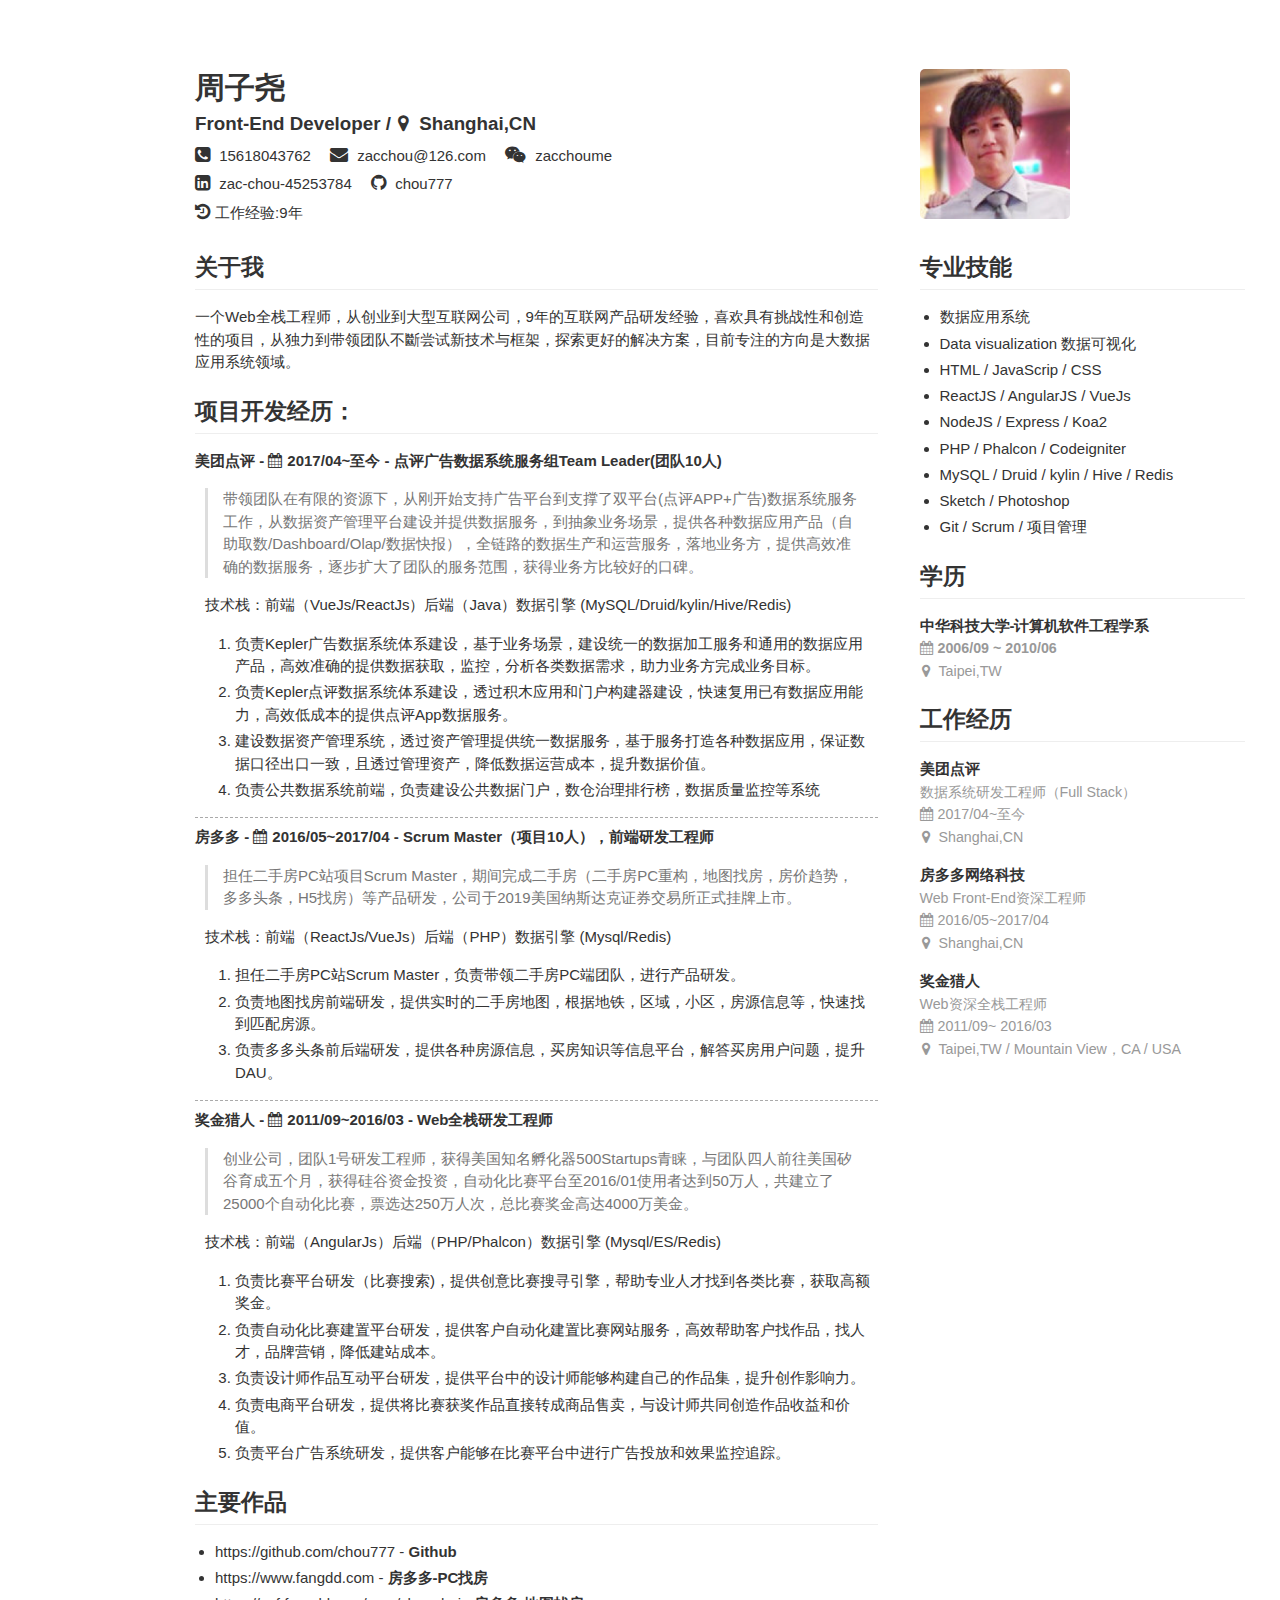
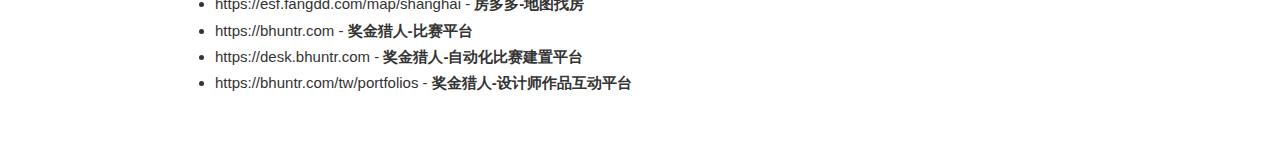
==== commit 6a7a8a5a: "Update resunme about me./" ====
--- a/index.html
+++ b/index.html
@@ -38,7 +38,7 @@
     <aside class="aside">
       <h2 id="toc_2">专业技能</h2>
       <ul>
-        <li>大数据技术与应用</li>
+        <li>数据应用系统</li>
         <li>Data visualization 数据可视化</li>
         <li>HTML / JavaScrip / CSS</li>
         <li>ReactJS / AngularJS / VueJs</li>
@@ -78,7 +78,7 @@
       <p>
         <strong>奖金猎人</strong>
         <br>
-        <small>Web资深全线工程师</small>
+        <small>Web资深全栈工程师</small>
         <br>
         <small><i class="fa fa-calendar" aria-hidden="true"></i>2011/09~ 2016/03</small>
         <br>
@@ -86,19 +86,21 @@
       </p>
     </aside>
     <section class="main">
-
+      <h2 id="toc_1">关于我</h2>
+      <p>一个Web全栈工程师，从创业到大型互联网公司，9年的互联网产品研发经验，喜欢具有挑战性和创造性的项目，从独力到带领团队不斷尝试新技术与框架，探索更好的解决方案，目前专注的方向是大数据应用系统领域。</p>
       <h2 id="toc_3">项目开发经历：</h2>
       <div class="experience">
-        <p><strong>美团点评 - <i class="fa fa-calendar" aria-hidden="true"></i>2017/04~至今 - 点评广告数据系统服务组Team Leader(团队8人)</strong></p>
+        <p><strong>美团点评 - <i class="fa fa-calendar" aria-hidden="true"></i>2017/04~至今 - 点评广告数据系统服务组Team Leader(团队10人)</strong></p>
         <div class="toc_content">
           <blockquote>
             <p>带领团队在有限的资源下，从刚开始支持广告平台到支撑了双平台(点评APP+广告)数据系统服务工作，从数据资产管理平台建设并提供数据服务，到抽象业务场景，提供各种数据应用产品（自助取数/Dashboard/Olap/数据快报），全链路的数据生产和运营服务，落地业务方，提供高效准确的数据服务，逐步扩大了团队的服务范围，获得业务方比较好的口碑。</p>
           </blockquote>
           <p>技术栈：前端（VueJs/ReactJs）后端（Java）数据引擎 (MySQL/Druid/kylin/Hive/Redis)</p>
           <ol>
-            <li>负责Kepler广告数据服务体系建设，基于业务场景，建设统一的数据加工服务和通用的数据应用产品，高效准确的提供数据获取，监控，分析各类数据需求，助力业务方完成业务目标。</li>
-            <li>负责Kepler点评数据服务体系建设，透过积木应用和门户构建器建设，快速复用已有数据应用能力，高效低成本的提供点评App数据服务。</li>
+            <li>负责Kepler广告数据系统体系建设，基于业务场景，建设统一的数据加工服务和通用的数据应用产品，高效准确的提供数据获取，监控，分析各类数据需求，助力业务方完成业务目标。</li>
+            <li>负责Kepler点评数据系统体系建设，透过积木应用和门户构建器建设，快速复用已有数据应用能力，高效低成本的提供点评App数据服务。</li>
             <li>建设数据资产管理系统，透过资产管理提供统一数据服务，基于服务打造各种数据应用，保证数据口径出口一致，且透过管理资产，降低数据运营成本，提升数据价值。</li>
+            <li>负责公共数据系统前端，负责建设公共数据门户，数仓治理排行榜，数据质量监控等系统</li>
           </ol>
         </div>
       </div>
